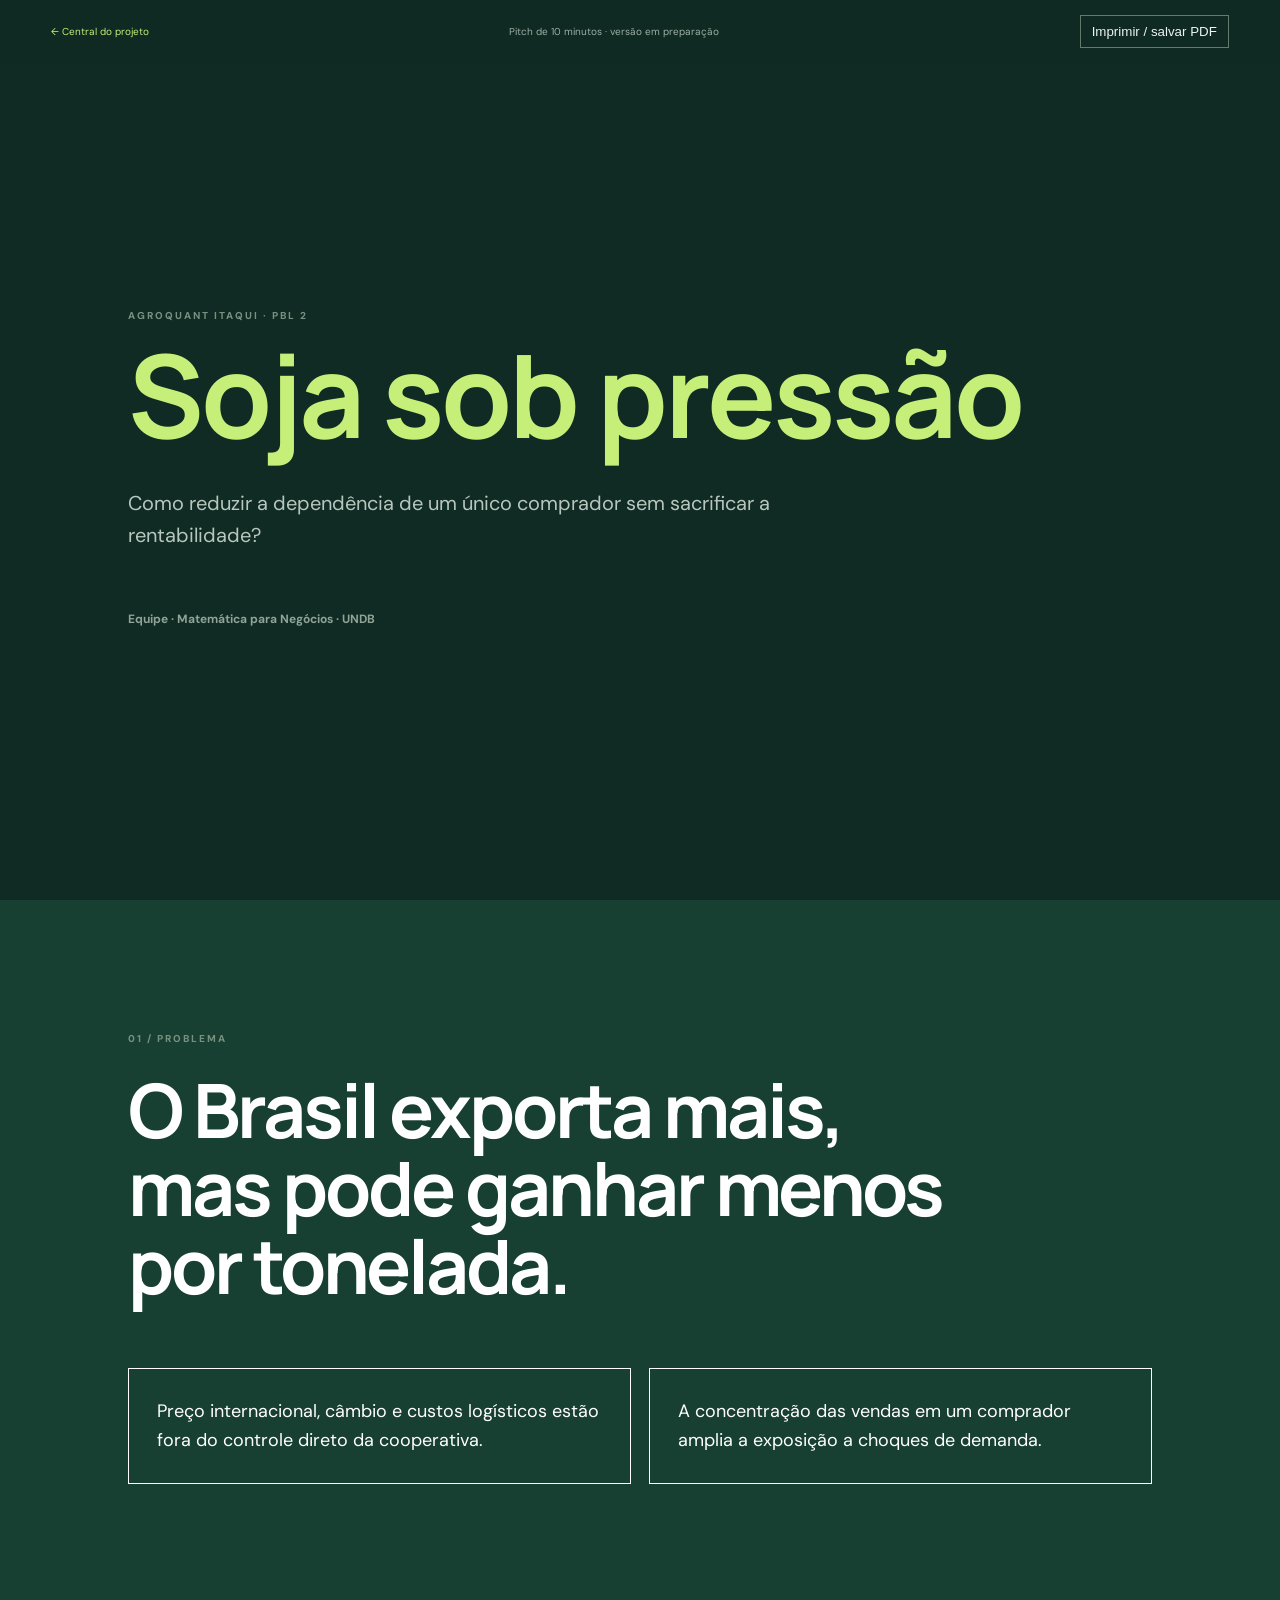
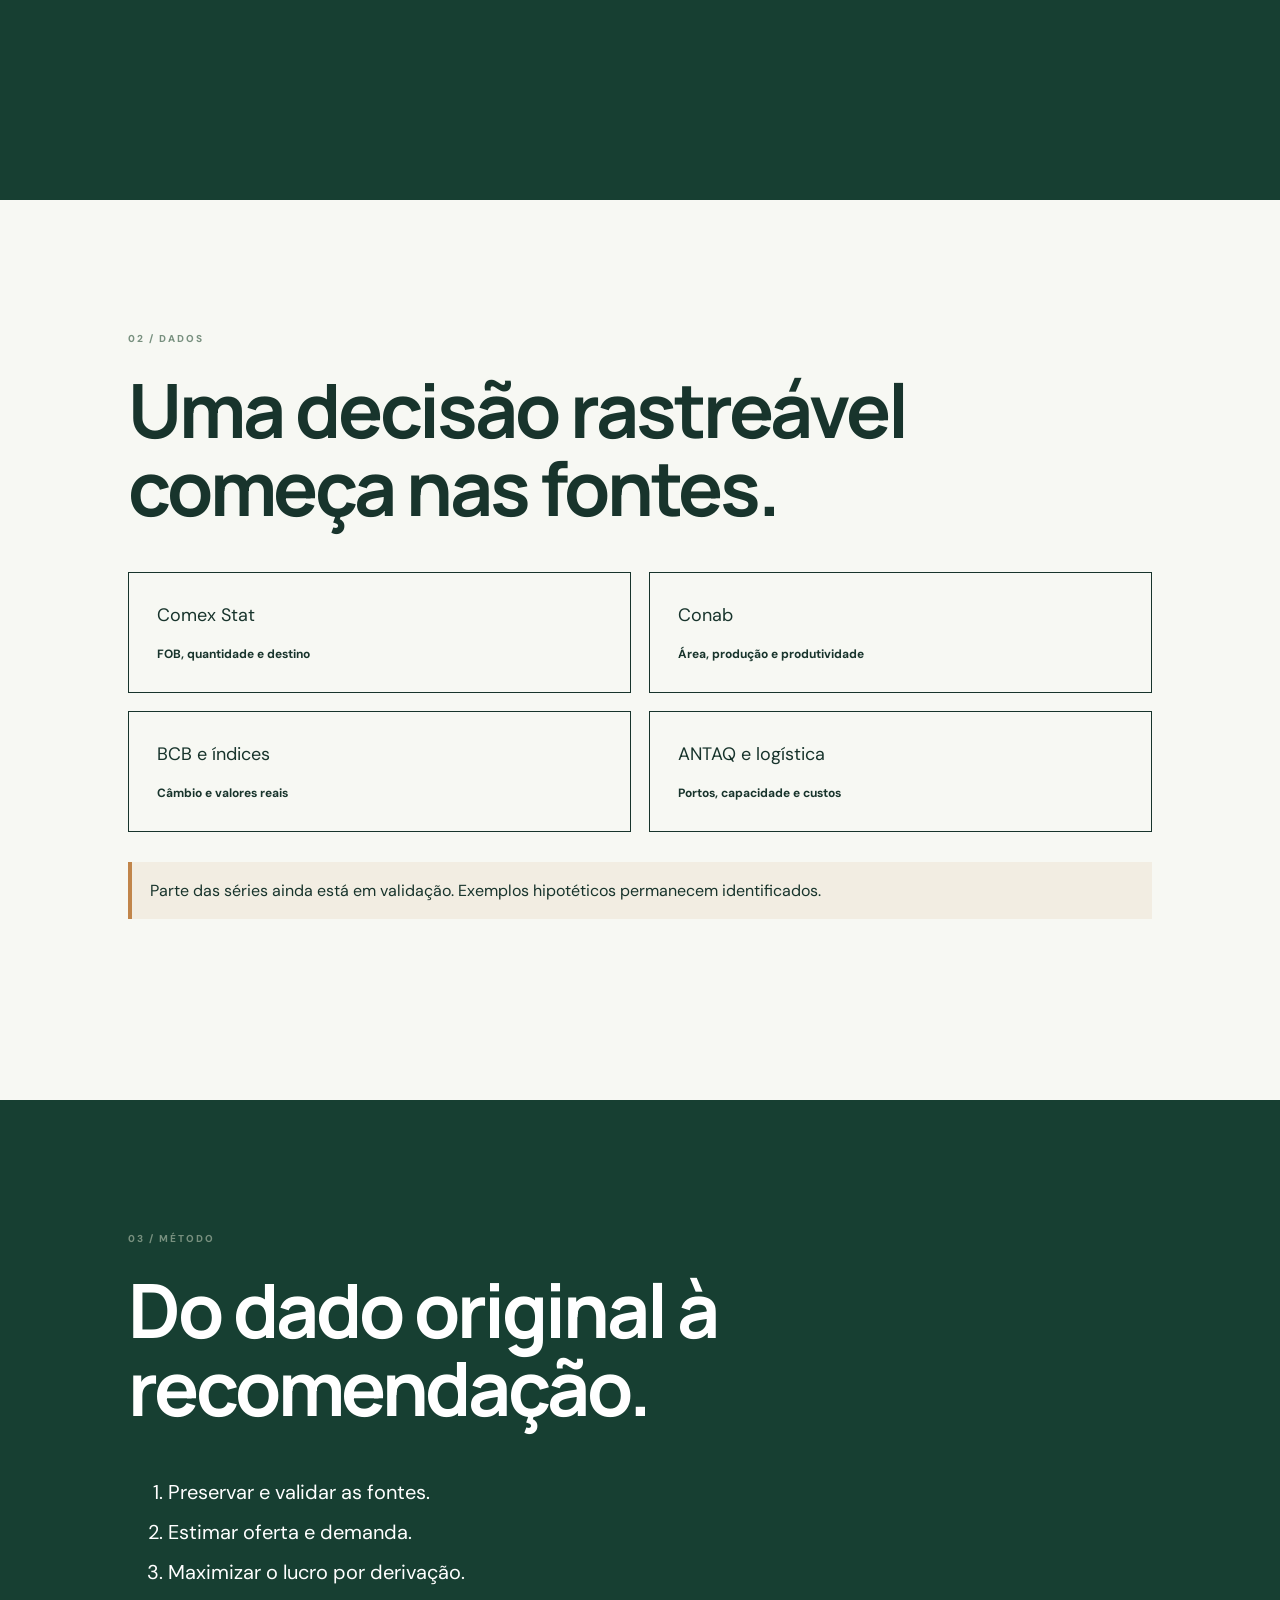
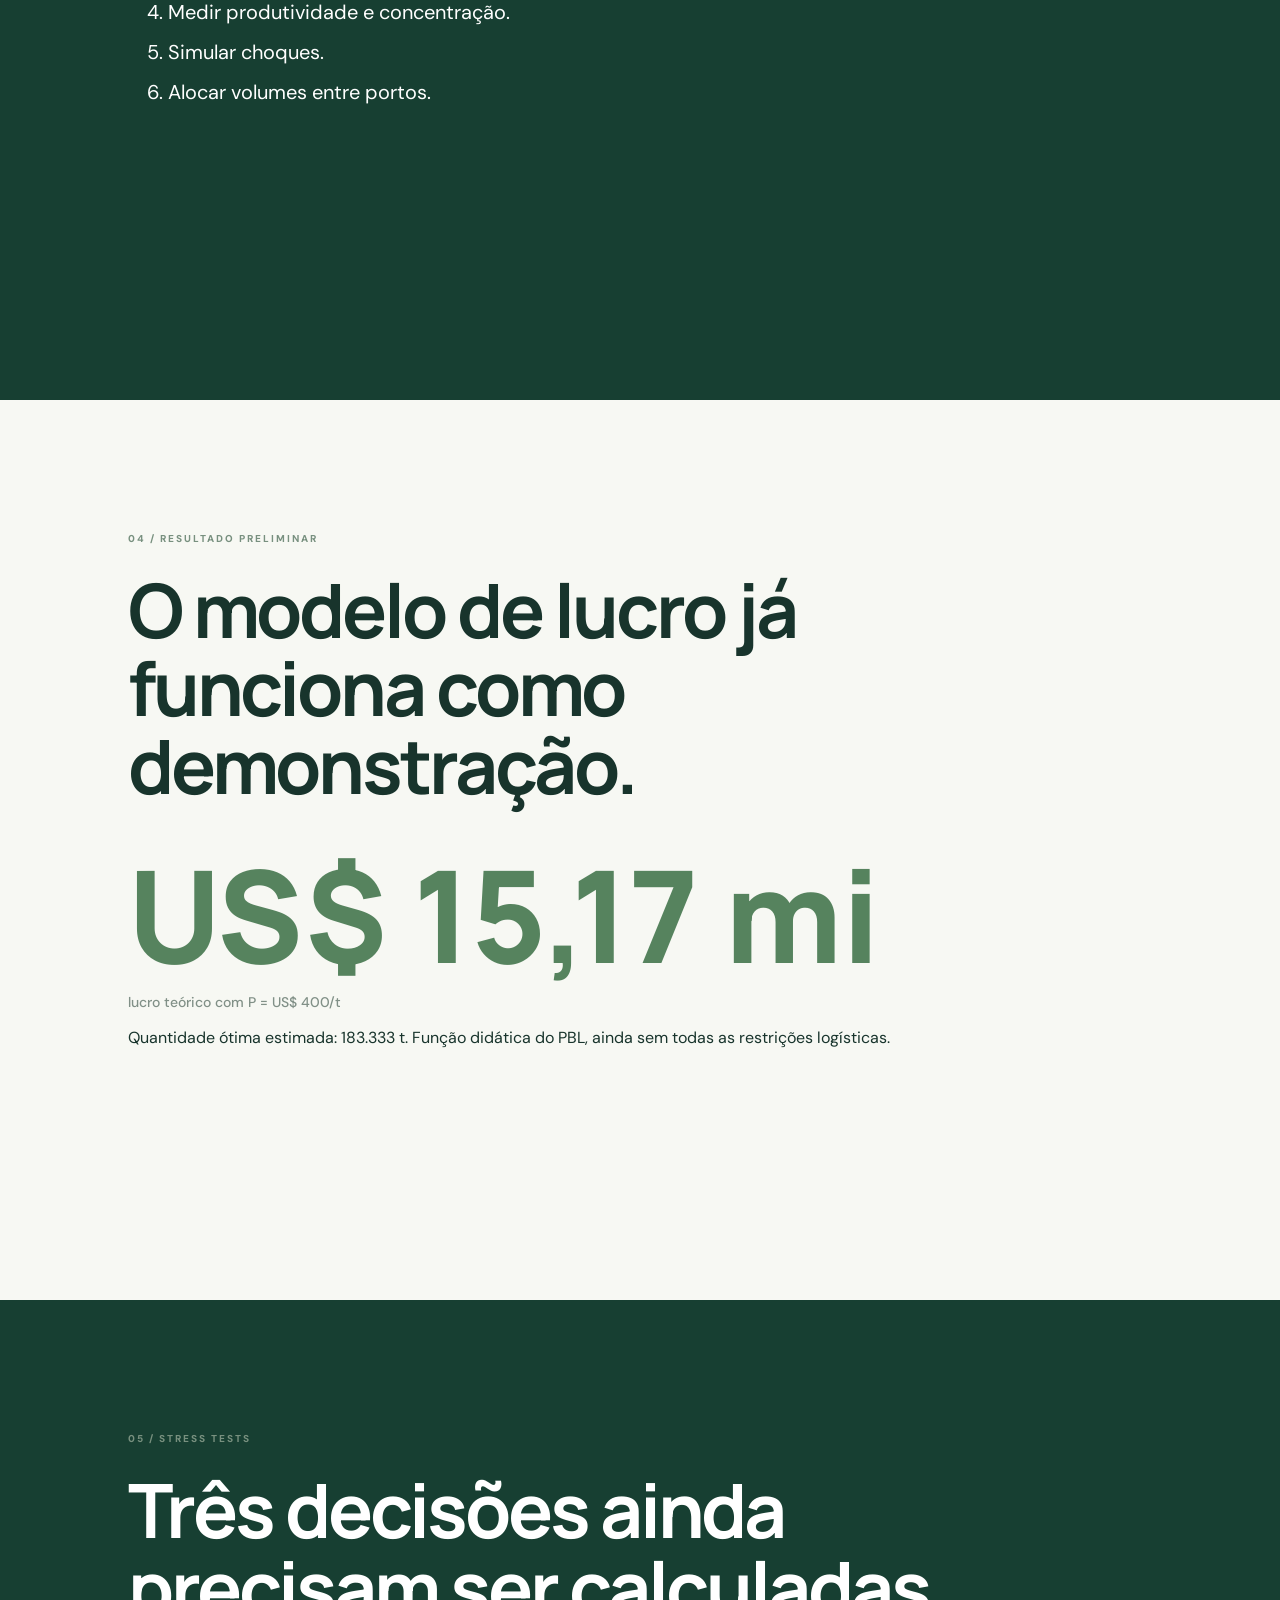
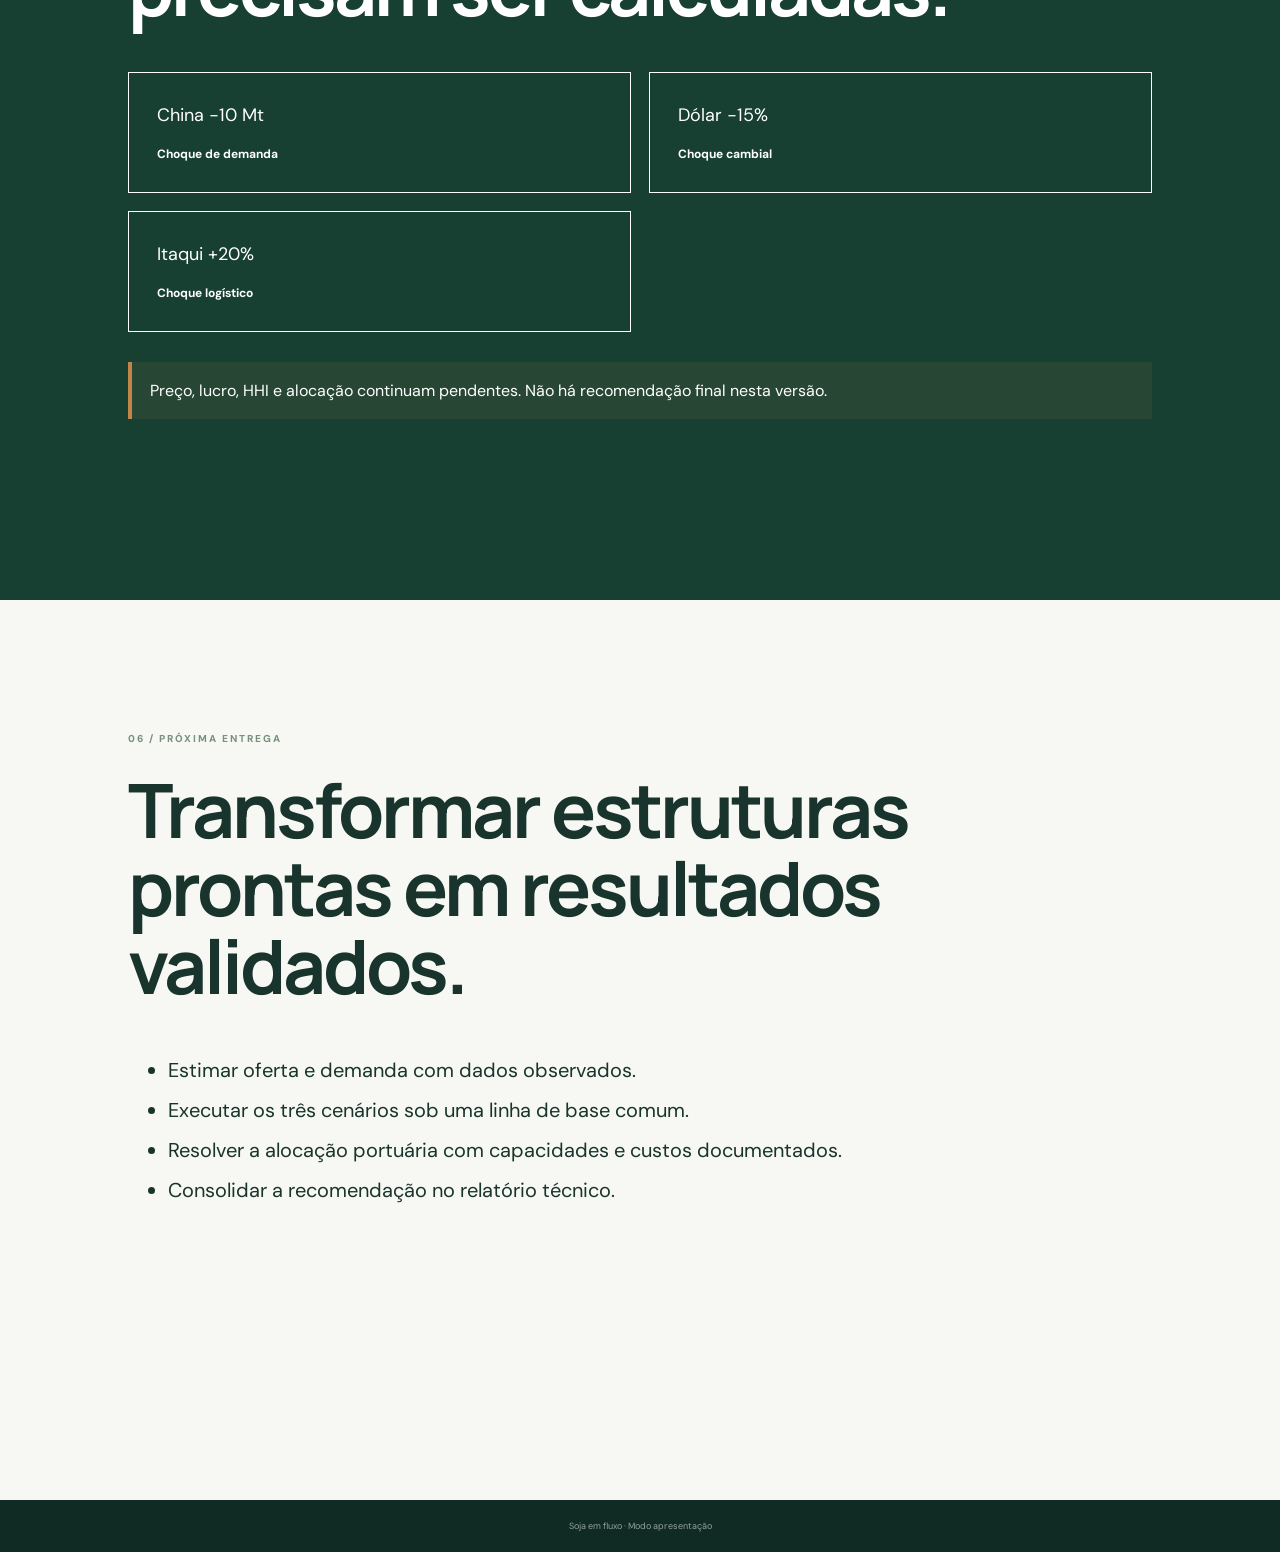
==== frontend/apresentacao.html @ a85f7ee3 "Add project hub and presentation mode" ====
<!doctype html><html lang="pt-BR"><head><meta charset="utf-8"/><meta name="viewport" content="width=device-width,initial-scale=1"/><title>Pitch | Soja em fluxo</title><link rel="preconnect" href="https://fonts.googleapis.com"/><link rel="preconnect" href="https://fonts.gstatic.com" crossorigin/><link href="https://fonts.googleapis.com/css2?family=DM+Sans:wght@400;500;600;700&family=Manrope:wght@500;600;700;800&display=swap" rel="stylesheet"/><link rel="stylesheet" href="apresentacao.css"/></head><body>
<nav><a href="central-projeto.html">← Central do projeto</a><span>Pitch de 10 minutos · versão em preparação</span><button type="button" onclick="window.print()">Imprimir / salvar PDF</button></nav>
<main>
<section class="cover"><small>AGROQUANT ITAQUI · PBL 2</small><h1>Soja sob pressão</h1><p>Como reduzir a dependência de um único comprador sem sacrificar a rentabilidade?</p><b>Equipe · Matemática para Negócios · UNDB</b></section>
<section><span>01 / PROBLEMA</span><h2>O Brasil exporta mais,<br/>mas pode ganhar menos por tonelada.</h2><div class="columns"><p>Preço internacional, câmbio e custos logísticos estão fora do controle direto da cooperativa.</p><p>A concentração das vendas em um comprador amplia a exposição a choques de demanda.</p></div></section>
<section><span>02 / DADOS</span><h2>Uma decisão rastreável começa nas fontes.</h2><div class="cards"><article>Comex Stat<strong>FOB, quantidade e destino</strong></article><article>Conab<strong>Área, produção e produtividade</strong></article><article>BCB e índices<strong>Câmbio e valores reais</strong></article><article>ANTAQ e logística<strong>Portos, capacidade e custos</strong></article></div><p class="warning">Parte das séries ainda está em validação. Exemplos hipotéticos permanecem identificados.</p></section>
<section><span>03 / MÉTODO</span><h2>Do dado original à recomendação.</h2><ol><li>Preservar e validar as fontes.</li><li>Estimar oferta e demanda.</li><li>Maximizar o lucro por derivação.</li><li>Medir produtividade e concentração.</li><li>Simular choques.</li><li>Alocar volumes entre portos.</li></ol></section>
<section><span>04 / RESULTADO PRELIMINAR</span><h2>O modelo de lucro já funciona como demonstração.</h2><div class="big-number">US$ 15,17 mi<small>lucro teórico com P = US$ 400/t</small></div><p>Quantidade ótima estimada: 183.333 t. Função didática do PBL, ainda sem todas as restrições logísticas.</p></section>
<section><span>05 / STRESS TESTS</span><h2>Três decisões ainda precisam ser calculadas.</h2><div class="cards"><article>China −10 Mt<strong>Choque de demanda</strong></article><article>Dólar −15%<strong>Choque cambial</strong></article><article>Itaqui +20%<strong>Choque logístico</strong></article></div><p class="warning">Preço, lucro, HHI e alocação continuam pendentes. Não há recomendação final nesta versão.</p></section>
<section><span>06 / PRÓXIMA ENTREGA</span><h2>Transformar estruturas prontas em resultados validados.</h2><ul><li>Estimar oferta e demanda com dados observados.</li><li>Executar os três cenários sob uma linha de base comum.</li><li>Resolver a alocação portuária com capacidades e custos documentados.</li><li>Consolidar a recomendação no relatório técnico.</li></ul></section>
</main><footer>Soja em fluxo · Modo apresentação</footer></body></html>
---- frontend/apresentacao.css ----
:root{--dark:#102a24;--green:#173f32;--lime:#c6ef79;--paper:#f7f8f3;--ink:#18342c;--sans:"DM Sans",Arial,sans-serif;--display:Manrope,"DM Sans",Arial,sans-serif}*{box-sizing:border-box}html{scroll-snap-type:y mandatory}body{margin:0;background:var(--dark);font-family:var(--sans)}nav{position:fixed;z-index:10;top:0;left:0;right:0;display:flex;align-items:center;justify-content:space-between;padding:15px 4vw;background:#102a24e8;color:#9eb0a5;font-size:10px}nav a{color:var(--lime);text-decoration:none}nav button{border:1px solid #627b6e;background:transparent;color:#edf3ef;padding:8px 11px;cursor:pointer}main section{min-height:100vh;padding:14vh 10vw 10vh;scroll-snap-align:start;background:var(--paper);color:var(--ink)}main section:nth-child(even){background:var(--green);color:#fff}section>span,section>small{color:#78907f;font-size:10px;font-weight:800;letter-spacing:2px}h1,h2{font-family:var(--display);letter-spacing:-3px}h1{margin:18px 0;font-size:clamp(60px,9vw,120px);line-height:.95}h2{max-width:900px;margin:24px 0 45px;font-size:clamp(38px,6vw,75px);line-height:1.04}.cover{display:flex;flex-direction:column;justify-content:center;background:var(--dark)!important;color:#fff}.cover h1{color:var(--lime)}.cover p{max-width:750px;color:#b8c7be;font-size:20px;line-height:1.6}.cover b{margin-top:40px;color:#8fa397;font-size:12px}.columns,.cards{display:grid;grid-template-columns:1fr 1fr;gap:18px}.columns p,.cards article{padding:28px;border:1px solid currentColor;font-size:18px;line-height:1.6}.cards article{display:flex;flex-direction:column;gap:15px}.cards strong{font-size:12px}.warning{margin-top:30px;padding:18px;border-left:4px solid #c1854a;background:#c1854a19}ol,ul{max-width:900px;font-size:20px;line-height:2}.big-number{color:#56835e;font:800 clamp(65px,10vw,130px)/1 var(--display)}.big-number small{display:block;margin-top:15px;color:#819087;font:500 14px var(--sans)}footer{padding:20px;text-align:center;color:#91a499;font-size:9px}@media(max-width:700px){nav span{display:none}main section{padding-left:7vw;padding-right:7vw}.columns,.cards{grid-template-columns:1fr}html{scroll-snap-type:none}}@media print{nav{display:none}main section{min-height:auto;height:100vh;page-break-after:always}footer{display:none}}
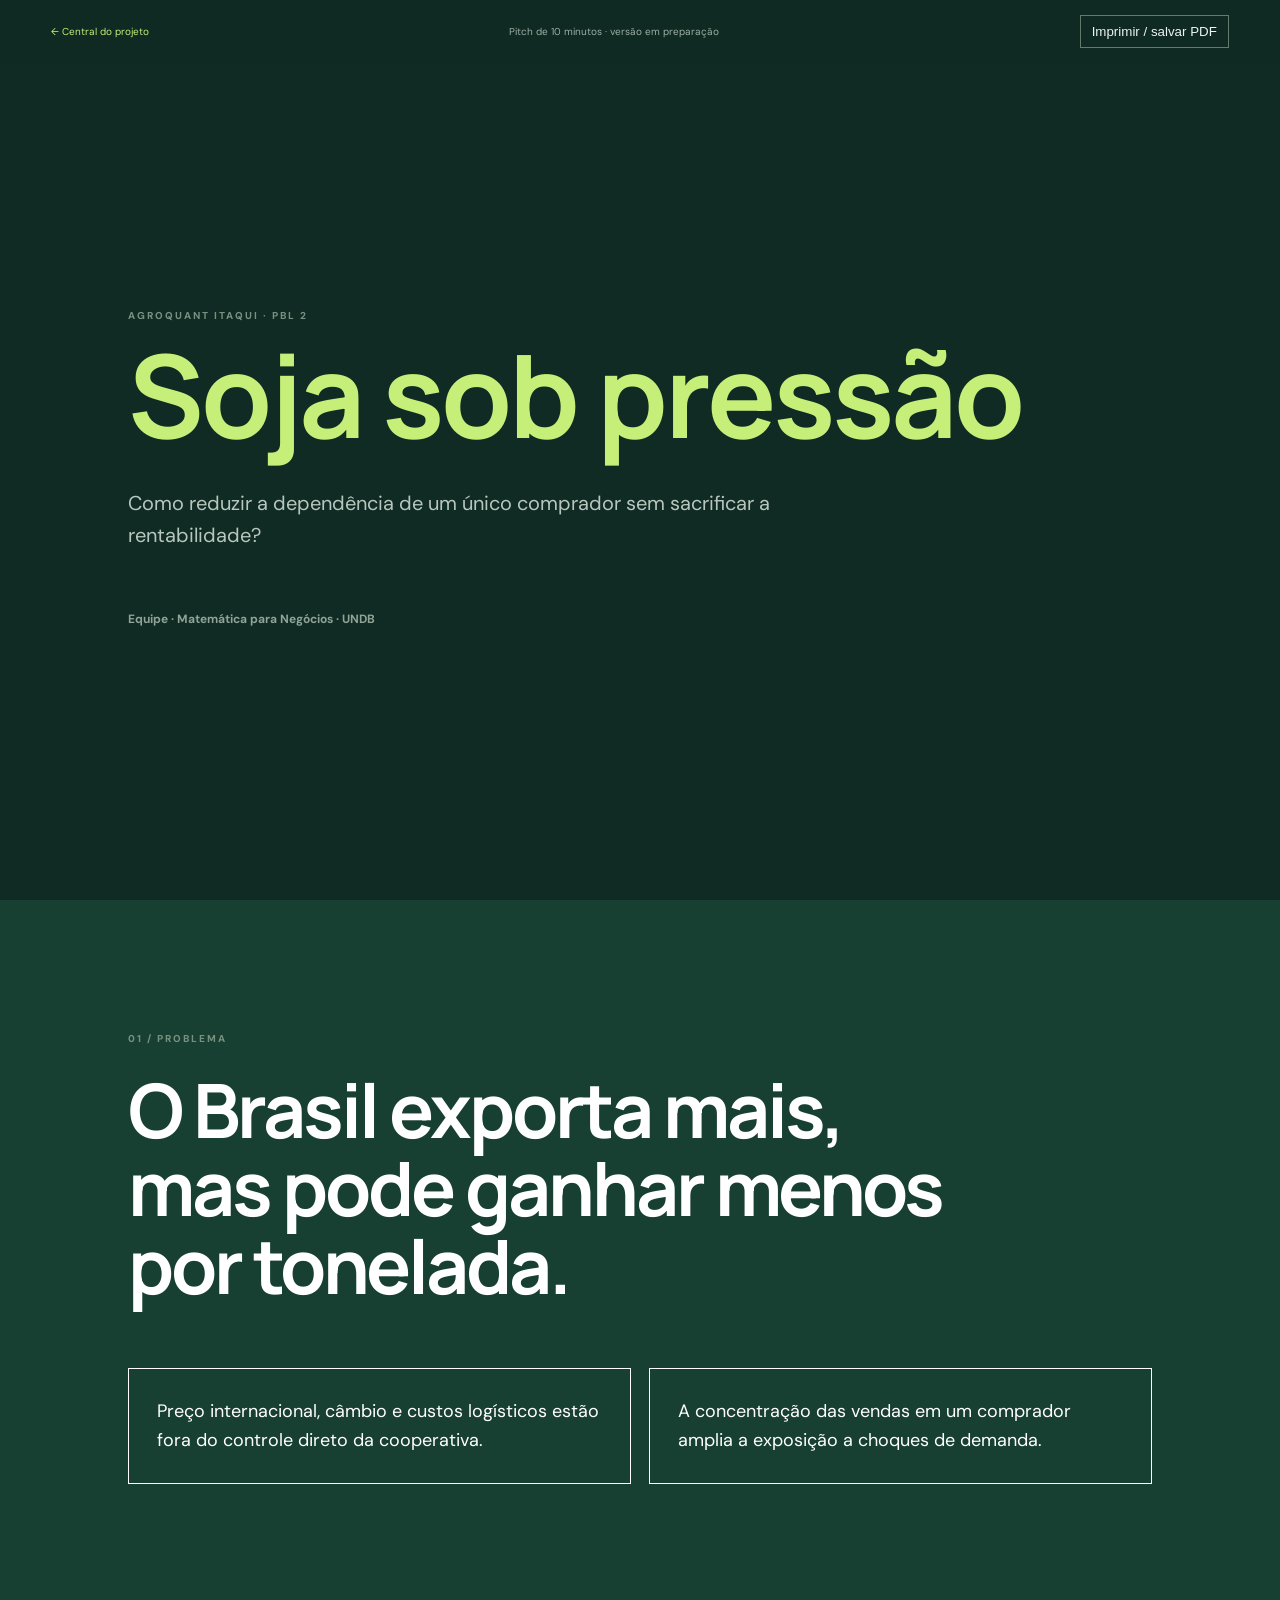
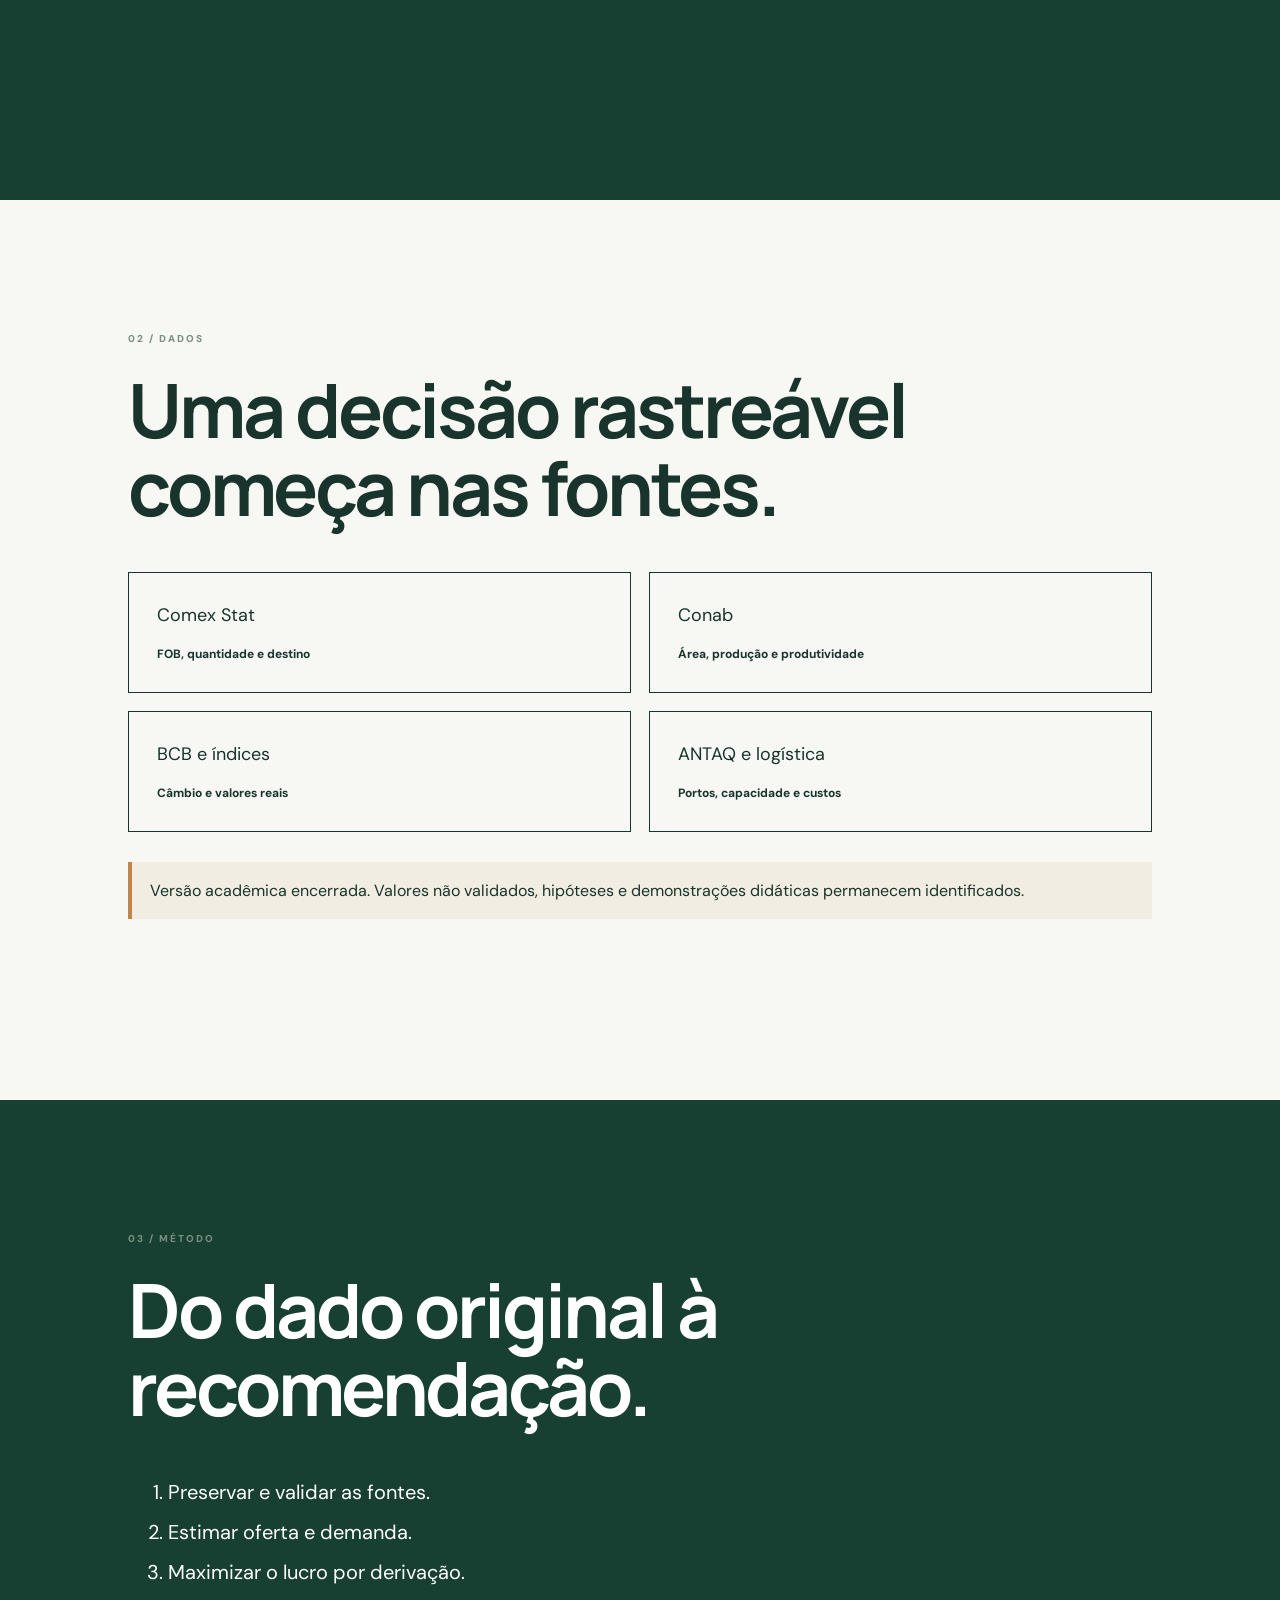
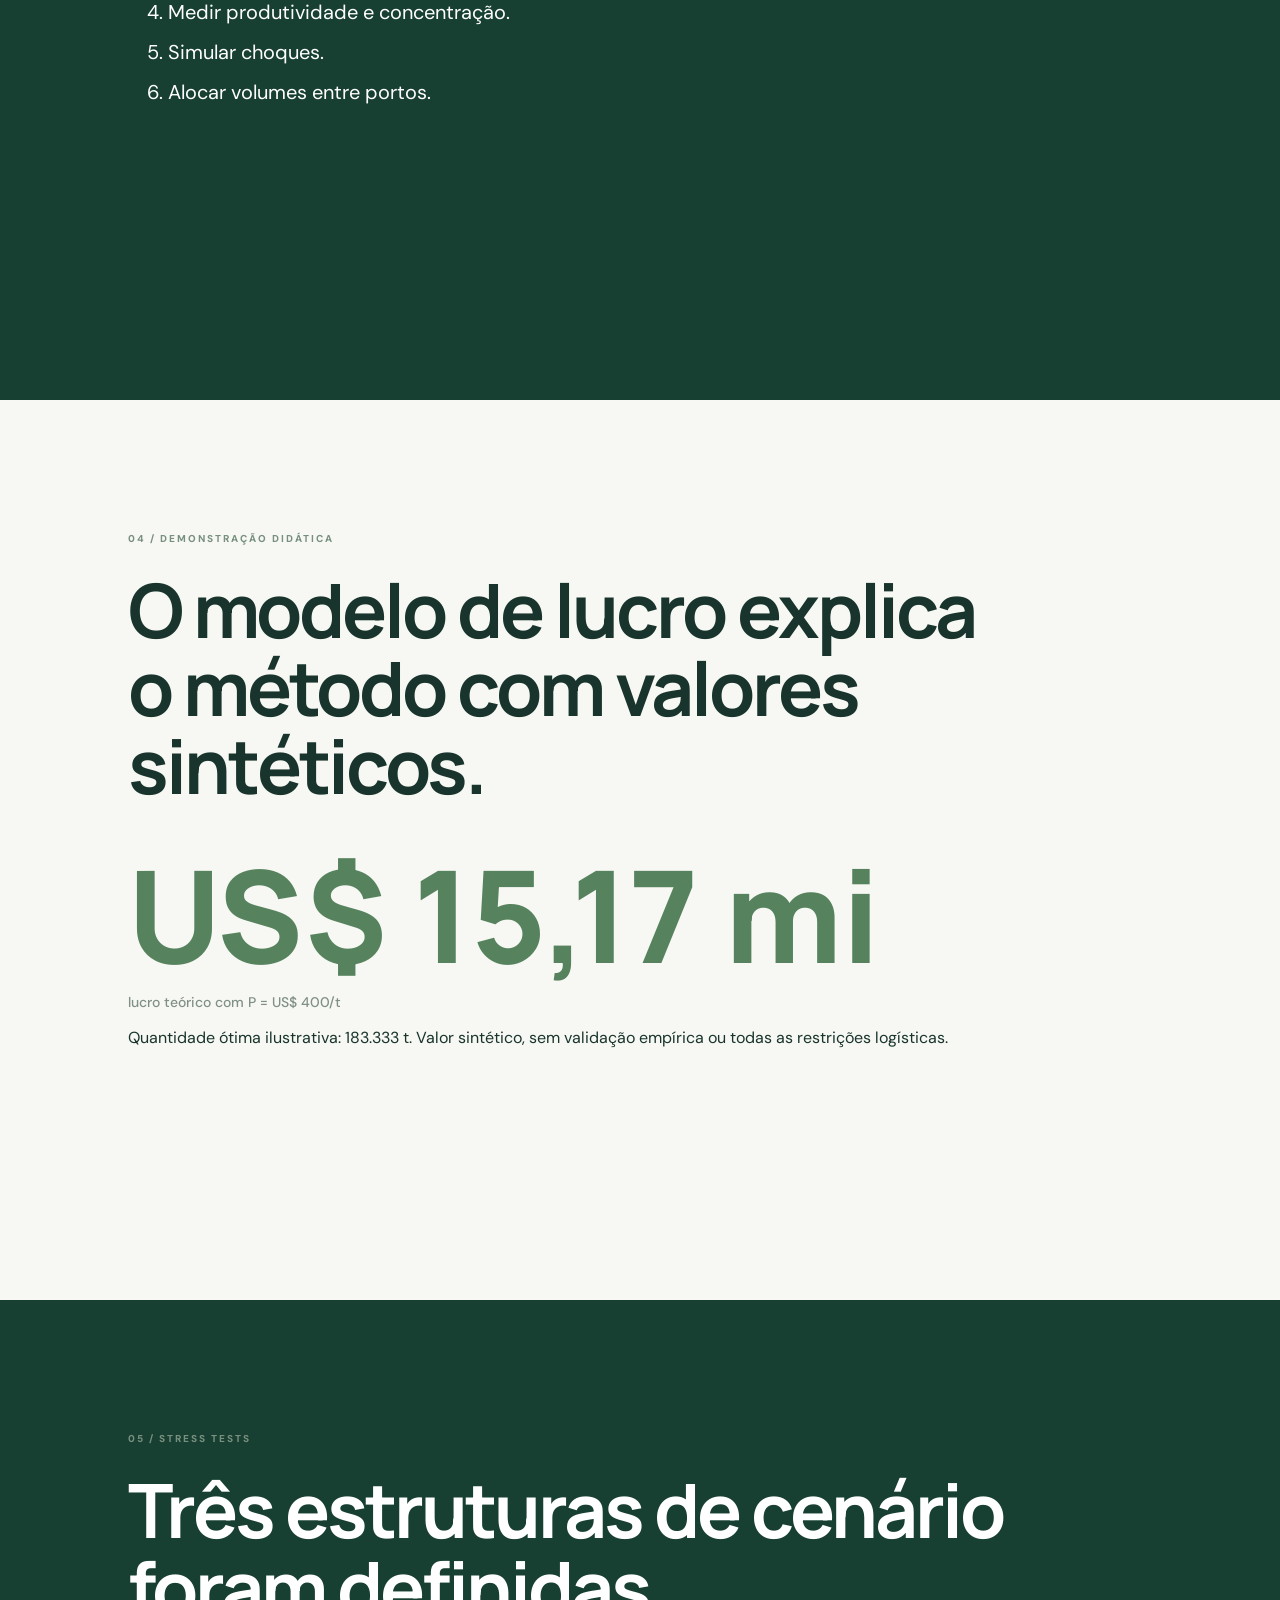
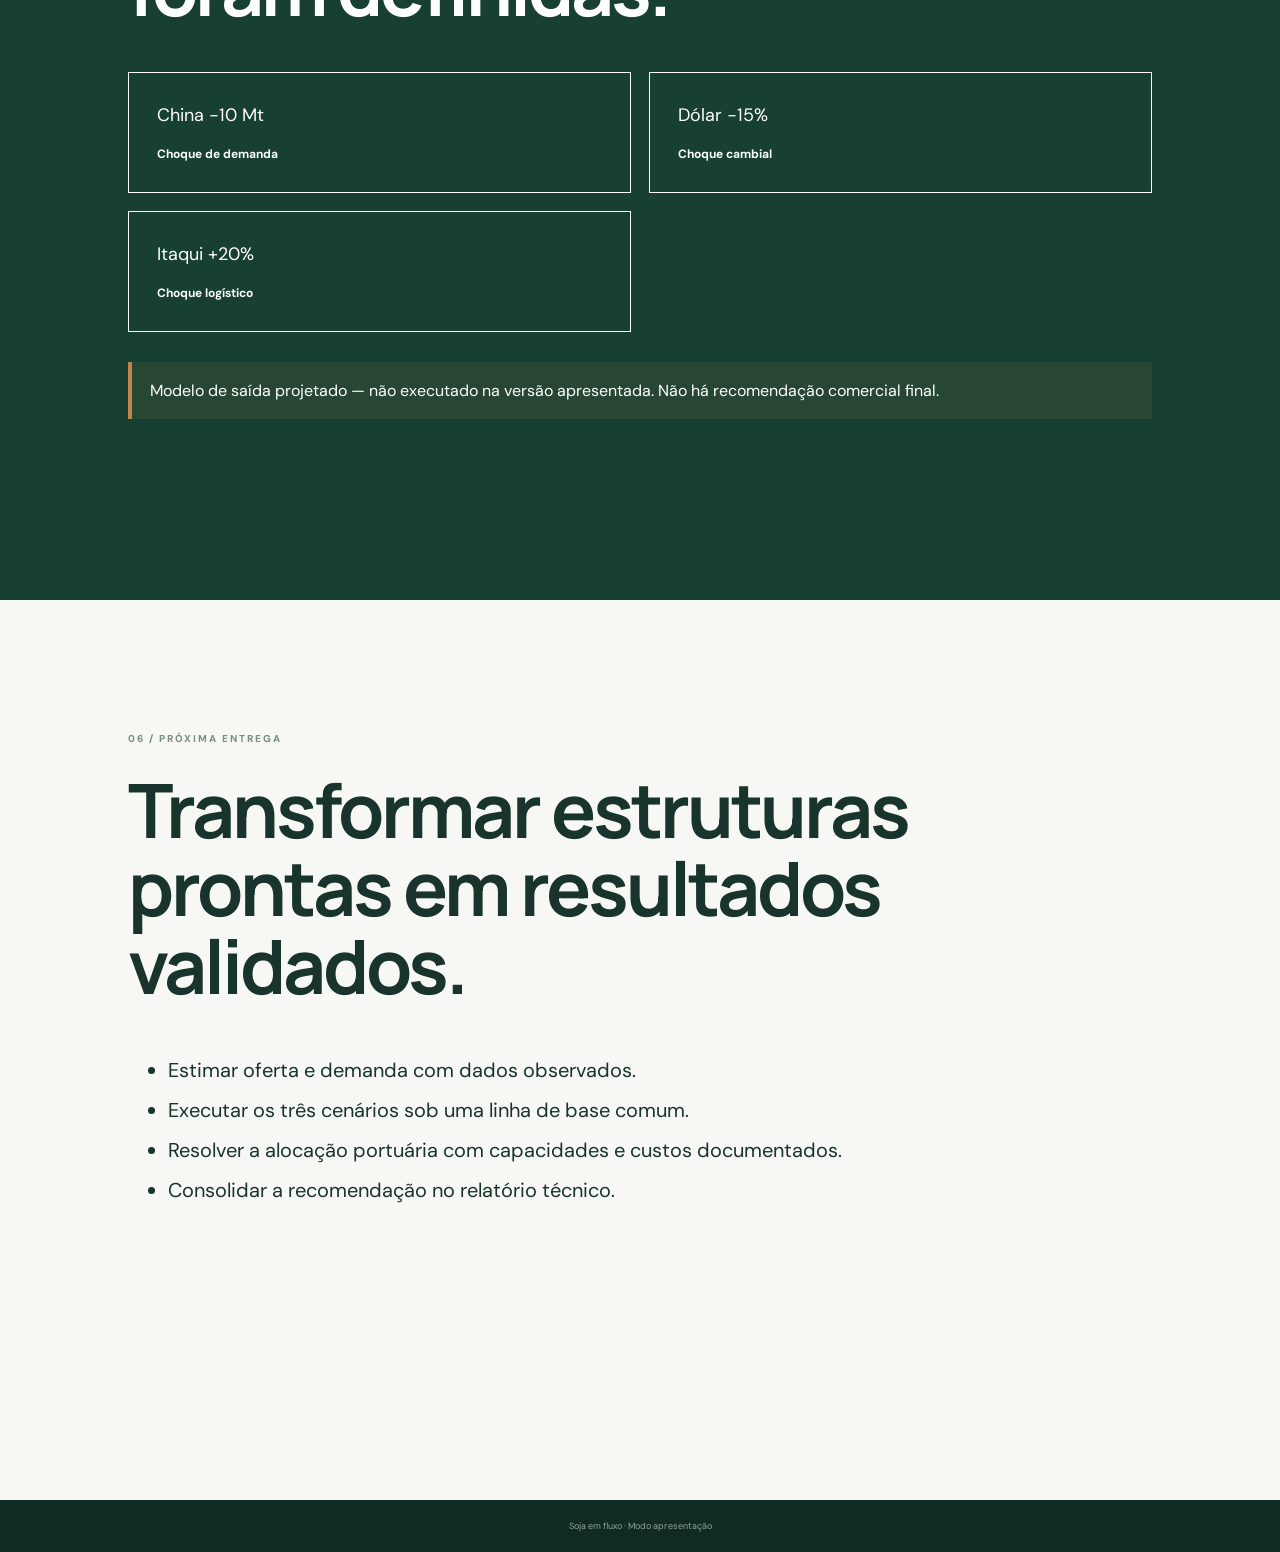
==== commit 076cdaf1: "docs(portfolio): identificar demonstracoes e saidas nao executadas" ====
--- a/frontend/apresentacao.html
+++ b/frontend/apresentacao.html
@@ -3,9 +3,9 @@
 <main>
 <section class="cover"><small>AGROQUANT ITAQUI · PBL 2</small><h1>Soja sob pressão</h1><p>Como reduzir a dependência de um único comprador sem sacrificar a rentabilidade?</p><b>Equipe · Matemática para Negócios · UNDB</b></section>
 <section><span>01 / PROBLEMA</span><h2>O Brasil exporta mais,<br/>mas pode ganhar menos por tonelada.</h2><div class="columns"><p>Preço internacional, câmbio e custos logísticos estão fora do controle direto da cooperativa.</p><p>A concentração das vendas em um comprador amplia a exposição a choques de demanda.</p></div></section>
-<section><span>02 / DADOS</span><h2>Uma decisão rastreável começa nas fontes.</h2><div class="cards"><article>Comex Stat<strong>FOB, quantidade e destino</strong></article><article>Conab<strong>Área, produção e produtividade</strong></article><article>BCB e índices<strong>Câmbio e valores reais</strong></article><article>ANTAQ e logística<strong>Portos, capacidade e custos</strong></article></div><p class="warning">Parte das séries ainda está em validação. Exemplos hipotéticos permanecem identificados.</p></section>
+<section><span>02 / DADOS</span><h2>Uma decisão rastreável começa nas fontes.</h2><div class="cards"><article>Comex Stat<strong>FOB, quantidade e destino</strong></article><article>Conab<strong>Área, produção e produtividade</strong></article><article>BCB e índices<strong>Câmbio e valores reais</strong></article><article>ANTAQ e logística<strong>Portos, capacidade e custos</strong></article></div><p class="warning">Versão acadêmica encerrada. Valores não validados, hipóteses e demonstrações didáticas permanecem identificados.</p></section>
 <section><span>03 / MÉTODO</span><h2>Do dado original à recomendação.</h2><ol><li>Preservar e validar as fontes.</li><li>Estimar oferta e demanda.</li><li>Maximizar o lucro por derivação.</li><li>Medir produtividade e concentração.</li><li>Simular choques.</li><li>Alocar volumes entre portos.</li></ol></section>
-<section><span>04 / RESULTADO PRELIMINAR</span><h2>O modelo de lucro já funciona como demonstração.</h2><div class="big-number">US$ 15,17 mi<small>lucro teórico com P = US$ 400/t</small></div><p>Quantidade ótima estimada: 183.333 t. Função didática do PBL, ainda sem todas as restrições logísticas.</p></section>
-<section><span>05 / STRESS TESTS</span><h2>Três decisões ainda precisam ser calculadas.</h2><div class="cards"><article>China −10 Mt<strong>Choque de demanda</strong></article><article>Dólar −15%<strong>Choque cambial</strong></article><article>Itaqui +20%<strong>Choque logístico</strong></article></div><p class="warning">Preço, lucro, HHI e alocação continuam pendentes. Não há recomendação final nesta versão.</p></section>
+<section><span>04 / DEMONSTRAÇÃO DIDÁTICA</span><h2>O modelo de lucro explica o método com valores sintéticos.</h2><div class="big-number">US$ 15,17 mi<small>lucro teórico com P = US$ 400/t</small></div><p>Quantidade ótima ilustrativa: 183.333 t. Valor sintético, sem validação empírica ou todas as restrições logísticas.</p></section>
+<section><span>05 / STRESS TESTS</span><h2>Três estruturas de cenário foram definidas.</h2><div class="cards"><article>China −10 Mt<strong>Choque de demanda</strong></article><article>Dólar −15%<strong>Choque cambial</strong></article><article>Itaqui +20%<strong>Choque logístico</strong></article></div><p class="warning">Modelo de saída projetado — não executado na versão apresentada. Não há recomendação comercial final.</p></section>
 <section><span>06 / PRÓXIMA ENTREGA</span><h2>Transformar estruturas prontas em resultados validados.</h2><ul><li>Estimar oferta e demanda com dados observados.</li><li>Executar os três cenários sob uma linha de base comum.</li><li>Resolver a alocação portuária com capacidades e custos documentados.</li><li>Consolidar a recomendação no relatório técnico.</li></ul></section>
 </main><footer>Soja em fluxo · Modo apresentação</footer></body></html>
